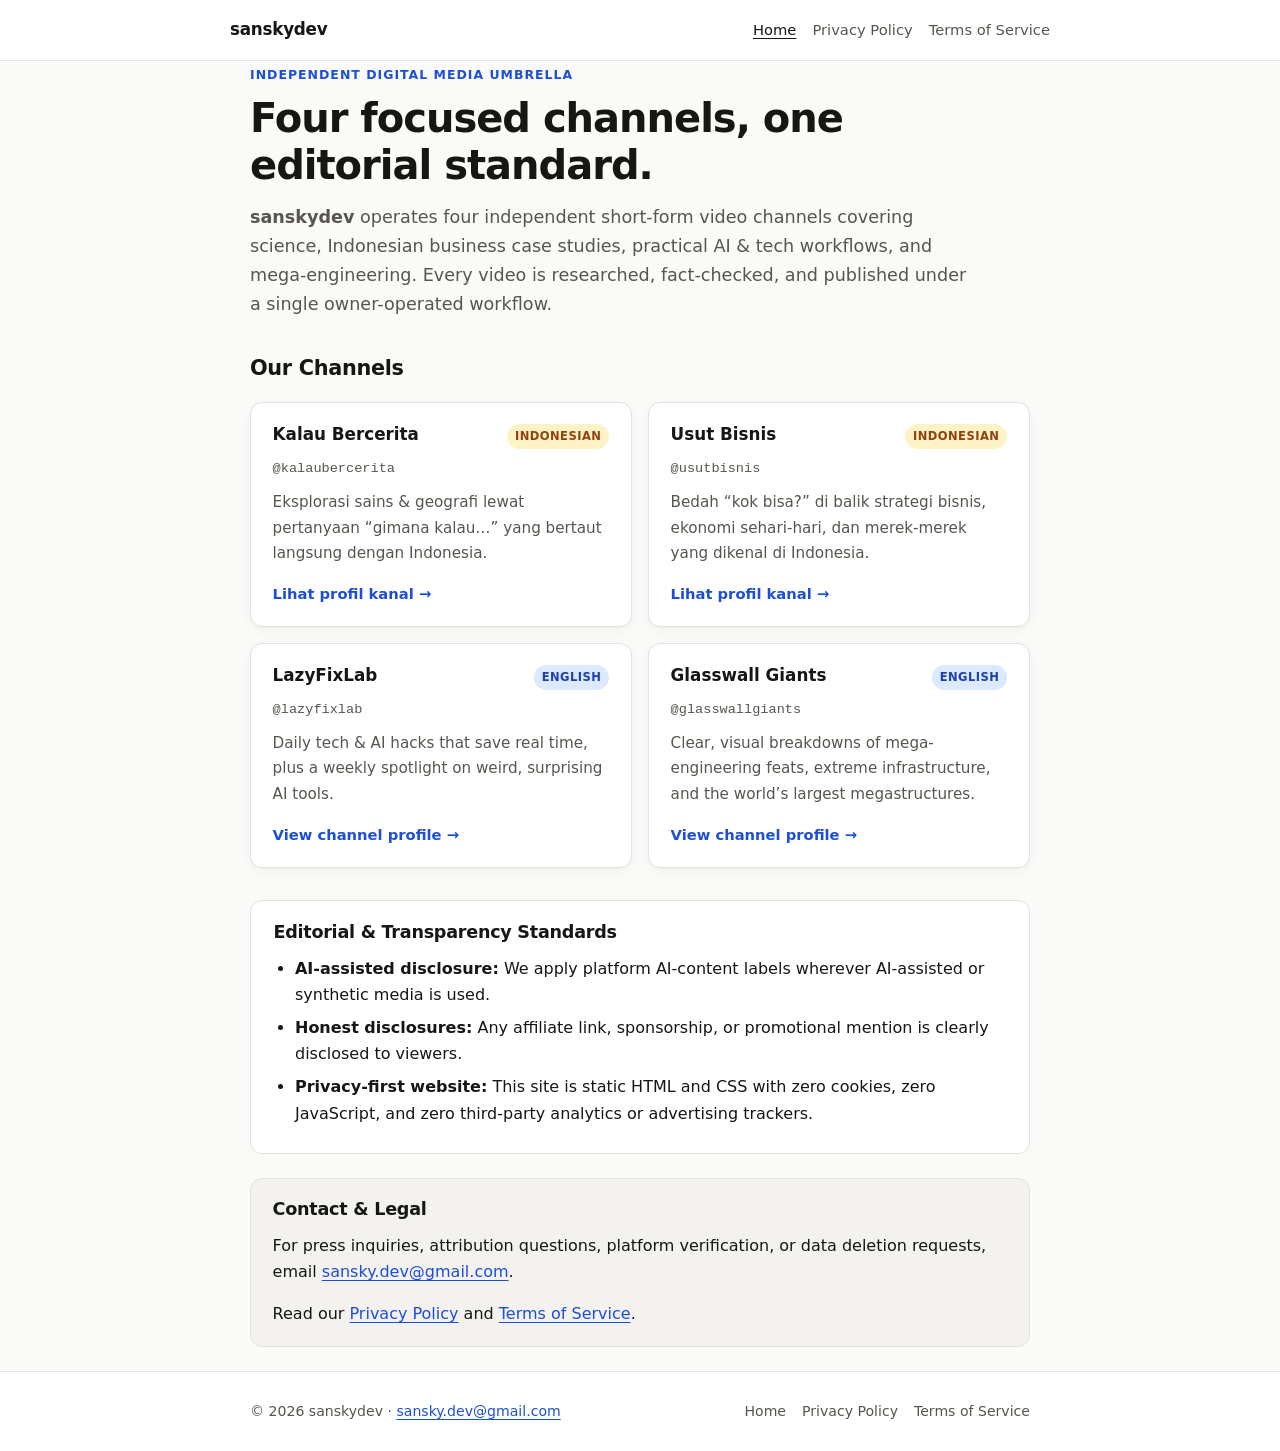
==== index.html @ a4d50cb0 "Initial static umbrella website for sanskydev" ====
<!DOCTYPE html>
<html lang="en">
<head>
  <meta charset="utf-8">
  <meta name="viewport" content="width=device-width, initial-scale=1">
  <title>sanskydev — Independent Short-Form Media Studio</title>
  <meta name="description" content="Umbrella site for four independent educational and editorial short-form video channels: Kalau Bercerita, Usut Bisnis, LazyFixLab, and Glasswall Giants.">
  <link rel="stylesheet" href="/styles.css">
</head>
<body>
  <header class="site-header">
    <div class="container header-inner">
      <a class="brand" href="/">sanskydev</a>
      <nav class="site-nav" aria-label="Primary navigation">
        <a href="/" aria-current="page">Home</a>
        <a href="/privacy/">Privacy Policy</a>
        <a href="/terms/">Terms of Service</a>
      </nav>
    </div>
  </header>

  <main class="container">
    <p class="eyebrow">Independent Digital Media Umbrella</p>
    <h1>Four focused channels, one editorial standard.</h1>
    <p class="lead">
      <strong>sanskydev</strong> operates four independent short-form video channels covering science, Indonesian business case studies, practical AI &amp; tech workflows, and mega-engineering. Every video is researched, fact-checked, and published under a single owner-operated workflow.
    </p>

    <section aria-labelledby="channels-heading">
      <h2 id="channels-heading">Our Channels</h2>
      <div class="card-grid">
        <article class="card">
          <div>
            <div class="card-header">
              <h3>Kalau Bercerita</h3>
              <span class="badge badge-id">Indonesian</span>
            </div>
            <span class="handle">@kalaubercerita</span>
            <p>Eksplorasi sains &amp; geografi lewat pertanyaan &ldquo;gimana kalau&hellip;&rdquo; yang bertaut langsung dengan Indonesia.</p>
          </div>
          <a class="card-link" href="/kalau-bercerita/">Lihat profil kanal &rarr;</a>
        </article>

        <article class="card">
          <div>
            <div class="card-header">
              <h3>Usut Bisnis</h3>
              <span class="badge badge-id">Indonesian</span>
            </div>
            <span class="handle">@usutbisnis</span>
            <p>Bedah &ldquo;kok bisa?&rdquo; di balik strategi bisnis, ekonomi sehari-hari, dan merek-merek yang dikenal di Indonesia.</p>
          </div>
          <a class="card-link" href="/usut-bisnis/">Lihat profil kanal &rarr;</a>
        </article>

        <article class="card">
          <div>
            <div class="card-header">
              <h3>LazyFixLab</h3>
              <span class="badge badge-en">English</span>
            </div>
            <span class="handle">@lazyfixlab</span>
            <p>Daily tech &amp; AI hacks that save real time, plus a weekly spotlight on weird, surprising AI tools.</p>
          </div>
          <a class="card-link" href="/lazyfixlab/">View channel profile &rarr;</a>
        </article>

        <article class="card">
          <div>
            <div class="card-header">
              <h3>Glasswall Giants</h3>
              <span class="badge badge-en">English</span>
            </div>
            <span class="handle">@glasswallgiants</span>
            <p>Clear, visual breakdowns of mega-engineering feats, extreme infrastructure, and the world&rsquo;s largest megastructures.</p>
          </div>
          <a class="card-link" href="/glasswall-giants/">View channel profile &rarr;</a>
        </article>
      </div>
    </section>

    <section class="panel" aria-labelledby="editorial-heading">
      <h2 id="editorial-heading">Editorial &amp; Transparency Standards</h2>
      <ul>
        <li><strong>AI-assisted disclosure:</strong> We apply platform AI-content labels wherever AI-assisted or synthetic media is used.</li>
        <li><strong>Honest disclosures:</strong> Any affiliate link, sponsorship, or promotional mention is clearly disclosed to viewers.</li>
        <li><strong>Privacy-first website:</strong> This site is static HTML and CSS with zero cookies, zero JavaScript, and zero third-party analytics or advertising trackers.</li>
      </ul>
    </section>

    <section class="panel-subtle" aria-labelledby="contact-heading">
      <h2 id="contact-heading">Contact &amp; Legal</h2>
      <p>
        For press inquiries, attribution questions, platform verification, or data deletion requests, email
        <a href="mailto:sansky.dev@gmail.com">sansky.dev@gmail.com</a>.
      </p>
      <p>
        Read our <a href="/privacy/">Privacy Policy</a> and <a href="/terms/">Terms of Service</a>.
      </p>
    </section>
  </main>

  <footer class="site-footer">
    <div class="container footer-inner">
      <span>&copy; 2026 sanskydev &middot; <a href="mailto:sansky.dev@gmail.com">sansky.dev@gmail.com</a></span>
      <div class="footer-links">
        <a href="/">Home</a>
        <a href="/privacy/">Privacy Policy</a>
        <a href="/terms/">Terms of Service</a>
      </div>
    </div>
  </footer>
</body>
</html>
---- styles.css ----
:root {
  --bg: #fafaf8;
  --surface: #ffffff;
  --surface-subtle: #f3f2ee;
  --text: #161614;
  --text-muted: #57554e;
  --border: #e4e2da;
  --accent: #1d4ed8;
  --accent-hover: #1e40af;
  --accent-soft: #eff4ff;
  --badge-id-bg: #fef3c7;
  --badge-id-text: #92400e;
  --badge-en-bg: #dbeafe;
  --badge-en-text: #1e40af;
  --radius: 12px;
  --max-width: 820px;
  --shadow: 0 1px 2px rgba(0, 0, 0, 0.04), 0 4px 14px rgba(0, 0, 0, 0.03);
}

@media (prefers-color-scheme: dark) {
  :root {
    --bg: #111110;
    --surface: #191917;
    --surface-subtle: #22221f;
    --text: #f3f2ee;
    --text-muted: #a6a39a;
    --border: #2c2b27;
    --accent: #60a5fa;
    --accent-hover: #93c5fd;
    --accent-soft: #172554;
    --badge-id-bg: #451a03;
    --badge-id-text: #fcd34d;
    --badge-en-bg: #172554;
    --badge-en-text: #93c5fd;
    --shadow: 0 1px 2px rgba(0, 0, 0, 0.35), 0 6px 18px rgba(0, 0, 0, 0.25);
  }
}

*,
*::before,
*::after {
  box-sizing: border-box;
}

html {
  font-size: 16px;
  -webkit-text-size-adjust: 100%;
}

body {
  margin: 0;
  background-color: var(--bg);
  color: var(--text);
  font-family: system-ui, -apple-system, BlinkMacSystemFont, "Segoe UI", Roboto,
    "Helvetica Neue", Arial, sans-serif;
  line-height: 1.65;
  text-rendering: optimizeLegibility;
}

a {
  color: var(--accent);
  text-decoration: underline;
  text-decoration-thickness: 1px;
  text-underline-offset: 3px;
}

a:hover,
a:focus-visible {
  color: var(--accent-hover);
}

a:focus-visible {
  outline: 2px solid var(--accent);
  outline-offset: 2px;
  border-radius: 3px;
}

.container {
  width: 100%;
  max-width: var(--max-width);
  margin: 0 auto;
  padding: 0 1.25rem;
}

/* Header */
.site-header {
  border-bottom: 1px solid var(--border);
  background-color: var(--surface);
}

.header-inner {
  display: flex;
  flex-wrap: wrap;
  align-items: center;
  justify-content: space-between;
  gap: 0.75rem 1.5rem;
  padding: 1rem 0;
}

.brand {
  font-weight: 700;
  font-size: 1.05rem;
  letter-spacing: -0.015em;
  color: var(--text);
  text-decoration: none;
}

.brand:hover {
  color: var(--accent);
}

.site-nav {
  display: flex;
  flex-wrap: wrap;
  gap: 1rem;
  font-size: 0.92rem;
}

.site-nav a {
  color: var(--text-muted);
  text-decoration: none;
}

.site-nav a:hover,
.site-nav a[aria-current="page"] {
  color: var(--text);
  text-decoration: underline;
}

/* Main */
main {
  padding: 2.75rem 0 3.5rem;
}

.eyebrow {
  display: inline-block;
  font-size: 0.78rem;
  font-weight: 600;
  letter-spacing: 0.08em;
  text-transform: uppercase;
  color: var(--accent);
  margin: 0 0 0.6rem;
}

h1 {
  font-size: clamp(1.85rem, 4vw, 2.5rem);
  line-height: 1.18;
  letter-spacing: -0.025em;
  margin: 0 0 0.85rem;
}

h2 {
  font-size: 1.3rem;
  line-height: 1.3;
  letter-spacing: -0.015em;
  margin: 2.25rem 0 0.75rem;
}

h3 {
  font-size: 1.05rem;
  line-height: 1.35;
  margin: 0 0 0.35rem;
}

p {
  margin: 0 0 1rem;
}

ul,
ol {
  margin: 0 0 1.15rem;
  padding-left: 1.35rem;
}

li {
  margin-bottom: 0.4rem;
}

.lead {
  font-size: 1.1rem;
  color: var(--text-muted);
  max-width: 64ch;
  margin-bottom: 1.75rem;
}

.meta {
  font-size: 0.9rem;
  color: var(--text-muted);
  margin-bottom: 1.75rem;
}

/* Cards & Grids */
.card-grid {
  display: grid;
  grid-template-columns: repeat(auto-fit, minmax(290px, 1fr));
  gap: 1rem;
  margin: 1.25rem 0 2rem;
}

.card {
  display: flex;
  flex-direction: column;
  justify-content: space-between;
  background-color: var(--surface);
  border: 1px solid var(--border);
  border-radius: var(--radius);
  padding: 1.25rem 1.35rem;
  box-shadow: var(--shadow);
  transition: border-color 0.15s ease, transform 0.15s ease;
}

.card:hover {
  border-color: var(--accent);
  transform: translateY(-1px);
}

.card-header {
  display: flex;
  align-items: baseline;
  justify-content: space-between;
  gap: 0.75rem;
  margin-bottom: 0.4rem;
}

.handle {
  font-family: ui-monospace, SFMono-Regular, Menlo, Monaco, Consolas, monospace;
  font-size: 0.85rem;
  color: var(--text-muted);
  margin-bottom: 0.65rem;
  display: block;
}

.card p {
  font-size: 0.95rem;
  color: var(--text-muted);
  margin-bottom: 1rem;
}

.card-link {
  font-size: 0.92rem;
  font-weight: 600;
  text-decoration: none;
}

.card-link:hover {
  text-decoration: underline;
}

.badge {
  display: inline-block;
  font-size: 0.72rem;
  font-weight: 700;
  letter-spacing: 0.04em;
  text-transform: uppercase;
  padding: 0.2rem 0.5rem;
  border-radius: 999px;
  white-space: nowrap;
}

.badge-id {
  background-color: var(--badge-id-bg);
  color: var(--badge-id-text);
}

.badge-en {
  background-color: var(--badge-en-bg);
  color: var(--badge-en-text);
}

/* Callout / Panel */
.panel {
  background-color: var(--surface);
  border: 1px solid var(--border);
  border-radius: var(--radius);
  padding: 1.25rem 1.4rem;
  margin: 1.5rem 0;
}

.panel-subtle {
  background-color: var(--surface-subtle);
  border: 1px solid var(--border);
  border-radius: var(--radius);
  padding: 1.15rem 1.35rem;
  margin: 1.5rem 0;
}

.panel h2,
.panel-subtle h2 {
  margin-top: 0;
  font-size: 1.1rem;
}

.panel p:last-child,
.panel-subtle p:last-child,
.panel ul:last-child,
.panel-subtle ul:last-child {
  margin-bottom: 0;
}

.kv-list {
  display: grid;
  grid-template-columns: repeat(auto-fit, minmax(200px, 1fr));
  gap: 0.85rem 1.25rem;
  margin: 1.25rem 0;
}

.kv-item {
  background-color: var(--surface);
  border: 1px solid var(--border);
  border-radius: var(--radius);
  padding: 0.95rem 1.1rem;
}

.kv-label {
  display: block;
  font-size: 0.76rem;
  font-weight: 600;
  text-transform: uppercase;
  letter-spacing: 0.06em;
  color: var(--text-muted);
  margin-bottom: 0.25rem;
}

.kv-value {
  font-weight: 600;
  font-size: 0.98rem;
}

.back-link {
  display: inline-block;
  font-size: 0.92rem;
  margin-bottom: 1.25rem;
  text-decoration: none;
  color: var(--text-muted);
}

.back-link:hover {
  color: var(--accent);
  text-decoration: underline;
}

/* Footer */
.site-footer {
  border-top: 1px solid var(--border);
  background-color: var(--surface);
  padding: 1.75rem 0;
  font-size: 0.88rem;
  color: var(--text-muted);
}

.footer-inner {
  display: flex;
  flex-wrap: wrap;
  align-items: center;
  justify-content: space-between;
  gap: 0.75rem 1.5rem;
}

.footer-links {
  display: flex;
  flex-wrap: wrap;
  gap: 1rem;
}

.footer-links a {
  color: var(--text-muted);
  text-decoration: none;
}

.footer-links a:hover {
  color: var(--text);
  text-decoration: underline;
}

@media (max-width: 560px) {
  main {
    padding: 2rem 0 2.75rem;
  }

  .card-grid {
    grid-template-columns: 1fr;
  }
}
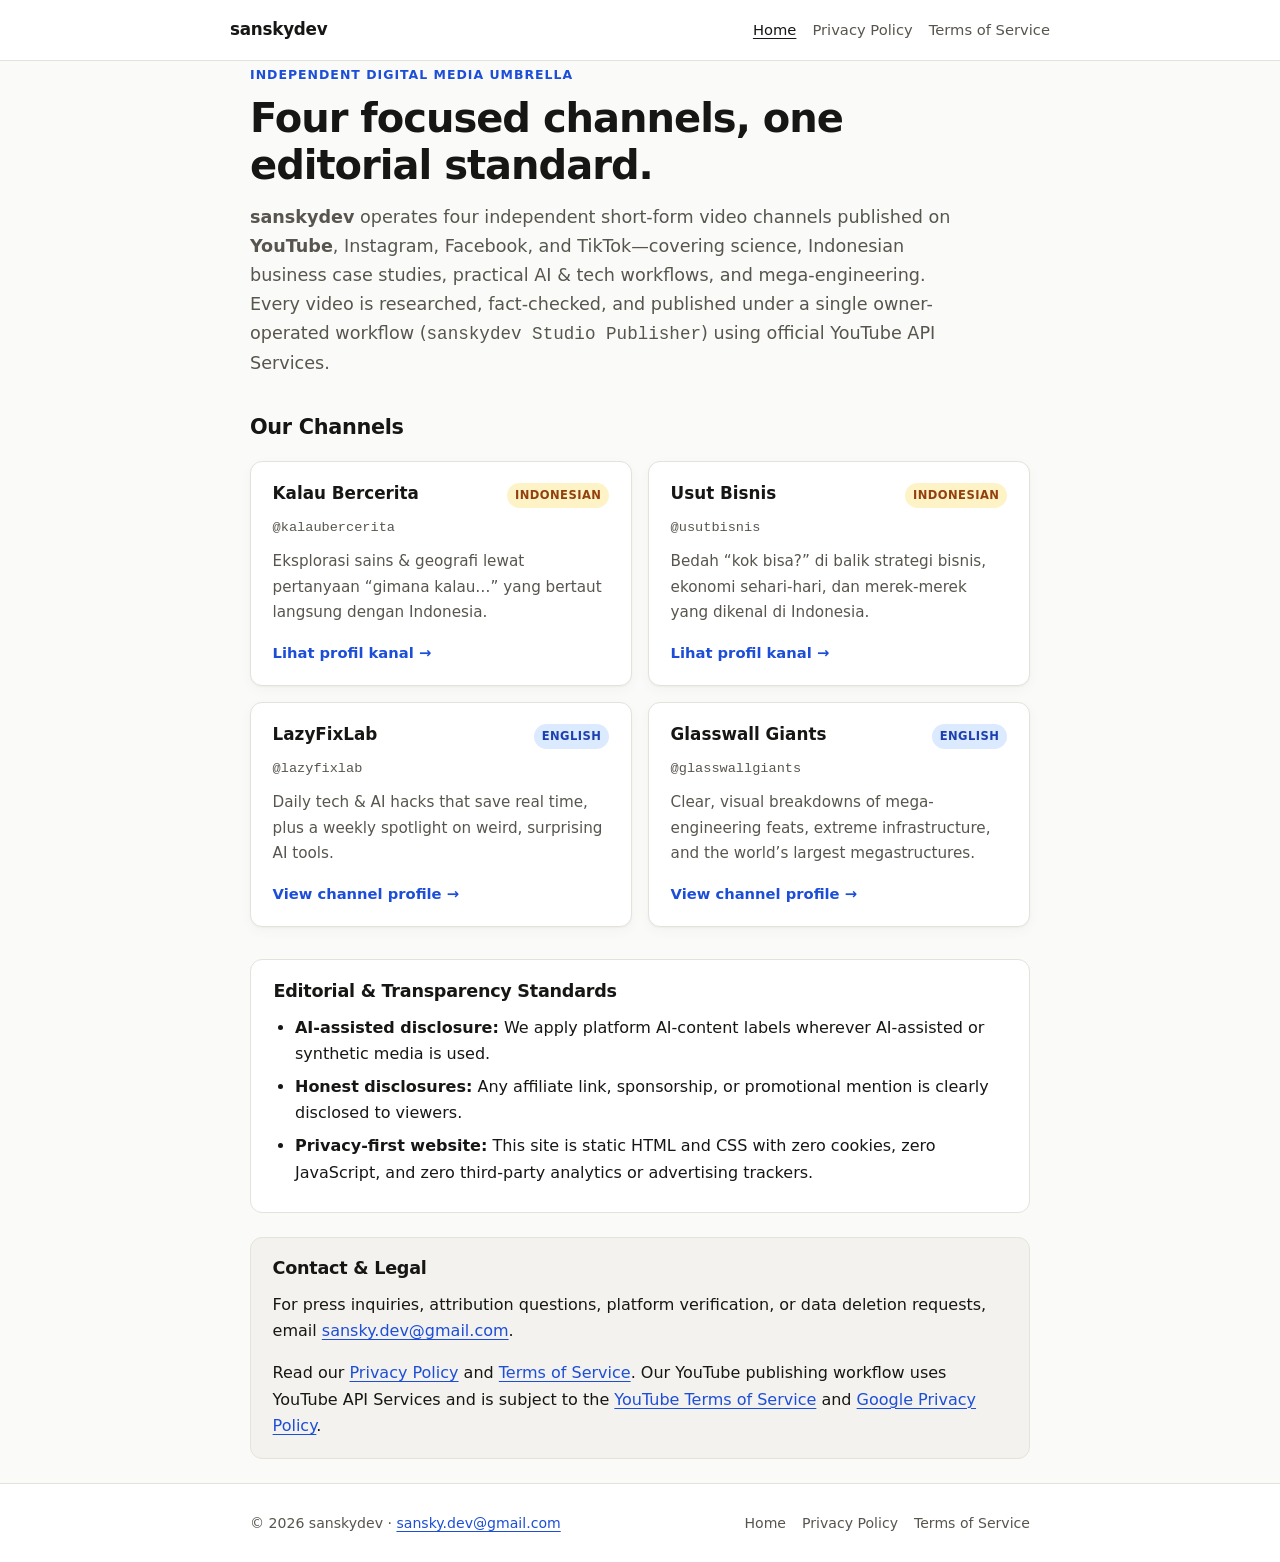
==== commit 695439a2: "Add Google Privacy Policy, Security Settings, and YouTube Terms links for API audit" ====
--- a/index.html
+++ b/index.html
@@ -23,7 +23,7 @@
     <p class="eyebrow">Independent Digital Media Umbrella</p>
     <h1>Four focused channels, one editorial standard.</h1>
     <p class="lead">
-      <strong>sanskydev</strong> operates four independent short-form video channels covering science, Indonesian business case studies, practical AI &amp; tech workflows, and mega-engineering. Every video is researched, fact-checked, and published under a single owner-operated workflow.
+      <strong>sanskydev</strong> operates four independent short-form video channels published on <strong>YouTube</strong>, Instagram, Facebook, and TikTok&mdash;covering science, Indonesian business case studies, practical AI &amp; tech workflows, and mega-engineering. Every video is researched, fact-checked, and published under a single owner-operated workflow (<code>sanskydev Studio Publisher</code>) using official YouTube API Services.
     </p>
 
     <section aria-labelledby="channels-heading">
@@ -95,7 +95,7 @@
         <a href="mailto:sansky.dev@gmail.com">sansky.dev@gmail.com</a>.
       </p>
       <p>
-        Read our <a href="/privacy/">Privacy Policy</a> and <a href="/terms/">Terms of Service</a>.
+        Read our <a href="/privacy/">Privacy Policy</a> and <a href="/terms/">Terms of Service</a>. Our YouTube publishing workflow uses YouTube API Services and is subject to the <a href="https://www.youtube.com/t/terms" rel="noopener noreferrer">YouTube Terms of Service</a> and <a href="https://policies.google.com/privacy" rel="noopener noreferrer">Google Privacy Policy</a>.
       </p>
     </section>
   </main>
